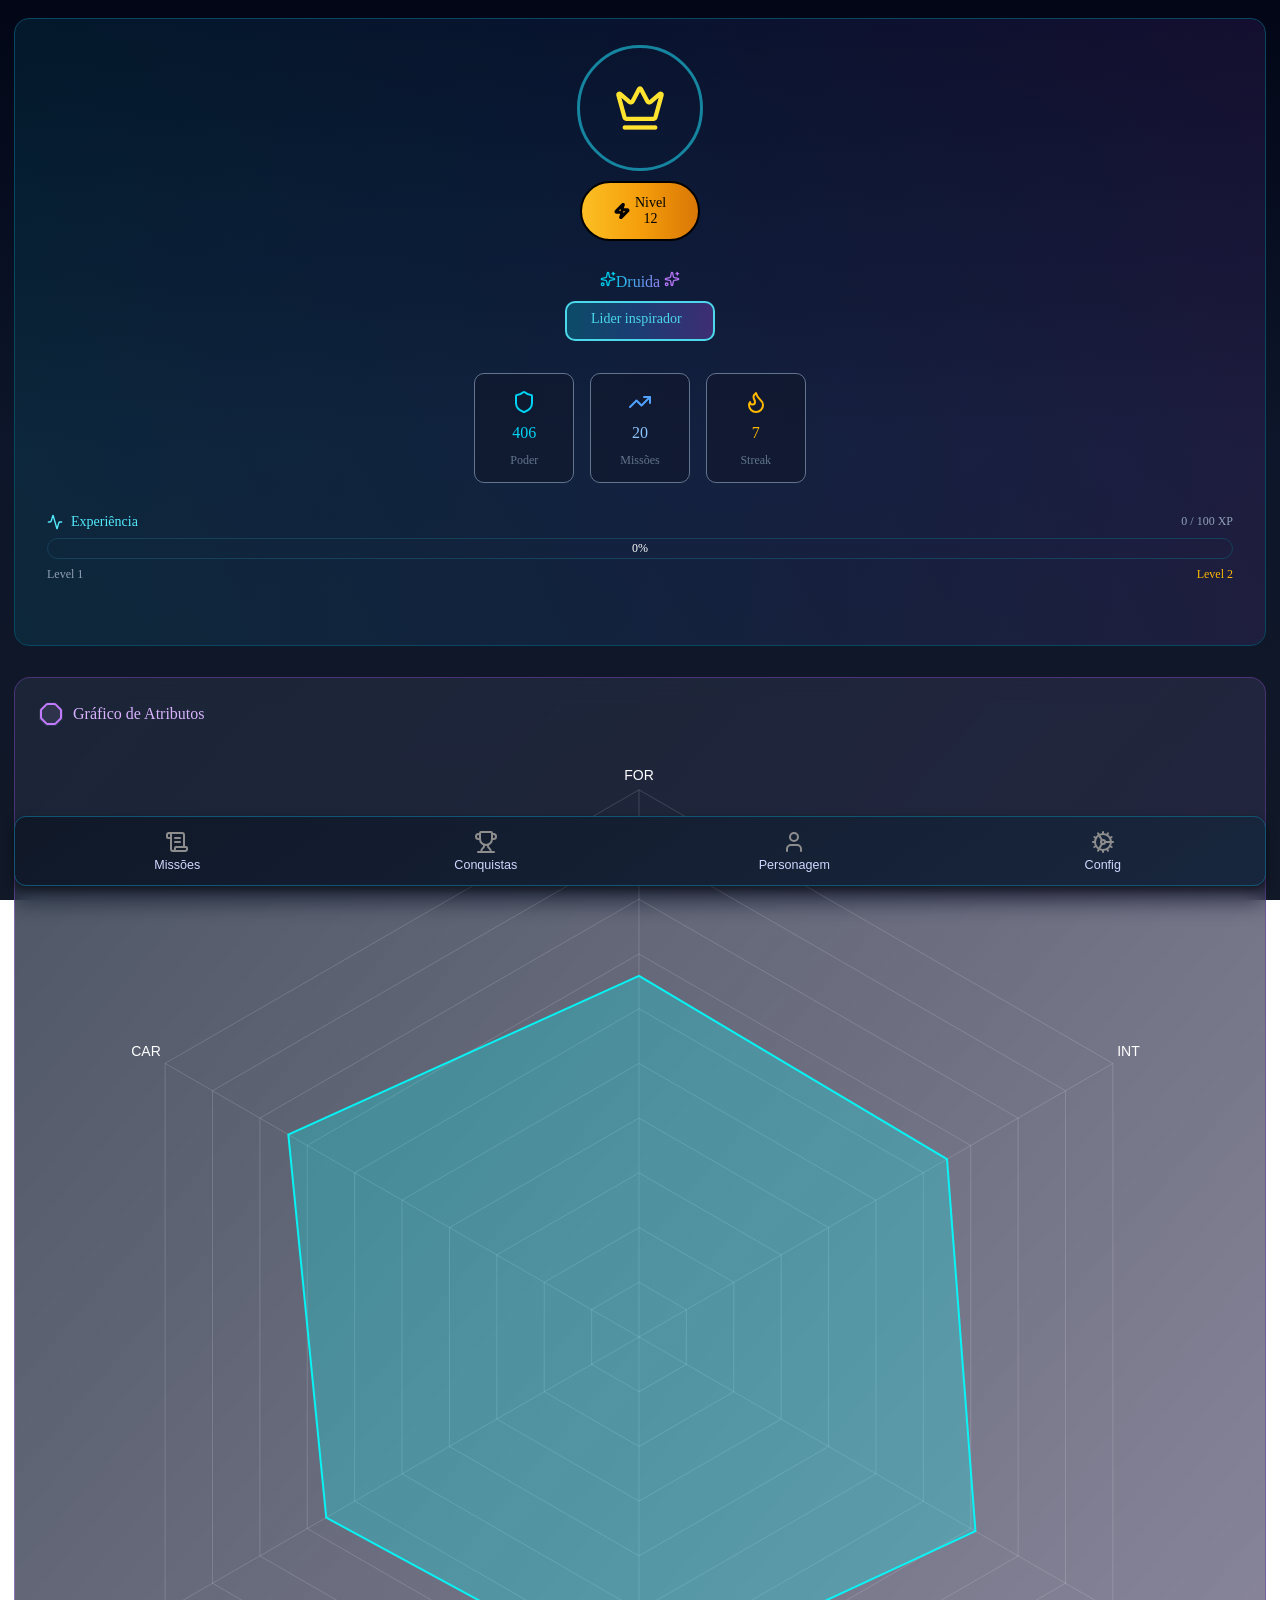
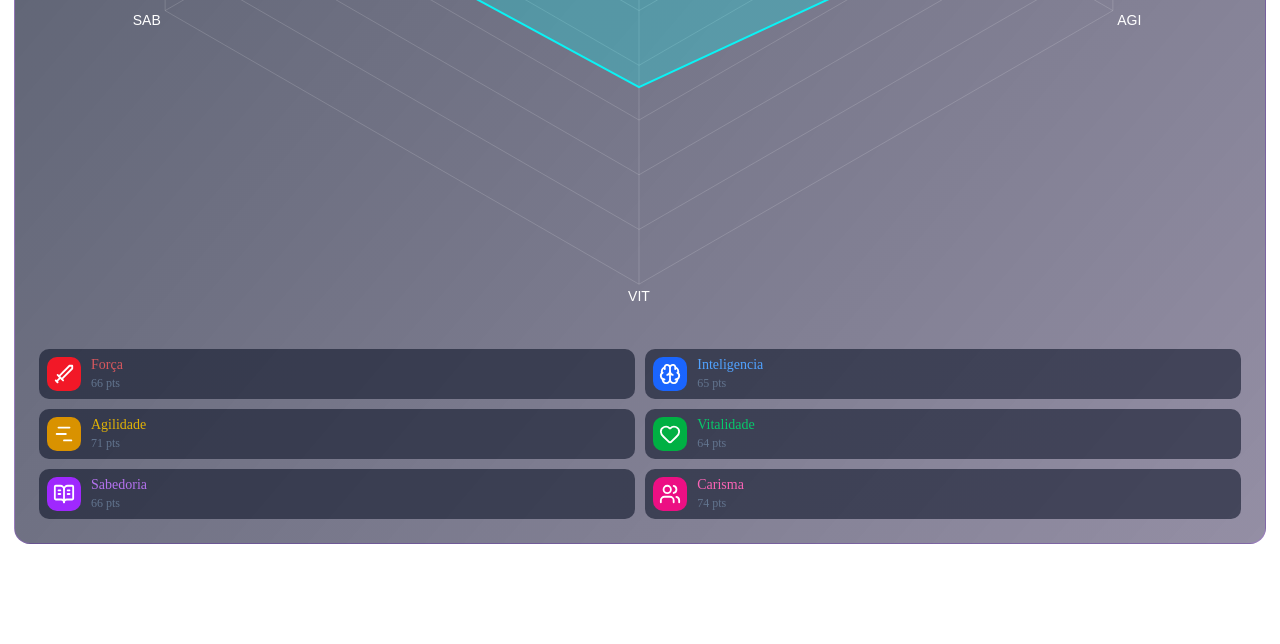
==== personagem.html @ c06f2b08 "Pagina de personagem acrecentada e mais funcionalidades. pagina de personagem criada: so o front, ad" ====
<!DOCTYPE html>
<html lang="en">
<head>
    <meta charset="UTF-8">
    <meta name="viewport" content="width=device-width, initial-scale=1.0">
    <title>Personagem</title>

    <link rel="stylesheet" href="assets/css/base.css">
    <link rel="stylesheet" href="assets/css/personagem.css">
</head>
<body>
    <div class="container-mobile">

        <!--================
          Seçao do perfil
        =================-->
        <section id="profile" class="conteiner-profile">
            <div class="profile">
                <div class="circle-profile"></div>
                <div class="lvl-profile">
                    <img src="assets/imagens/icons-global/zap.svg">
                    <div>
                        <p>Nivel</p>
                        <p>12</p>
                    </div>
                </div>

            </div>

            <div class="title">
                <span class="classe"><img src="assets/imagens/stars-icon-personagem/sparkles (1).svg">Druida <img src="assets/imagens/stars-icon-personagem/sparkles (2).svg" alt=""> </span>
                <span class="conquista-ativa">Lider inspirador</span>

            </div>

            <div class="dashboard">
                <div class="poder">
                    <img src="assets/imagens/icons-global/shield-azul.svg">
                    <span class="poder-atual">406</span>
                    <p>Poder</p>
                    
                </div>

                <div class="num-missoe-concluidas">
                    <img src="assets/imagens/icons-global/trending-up.svg">
                    <span class="concluidas">20</span>
                    <p>Missões</p>
                </div>

                <div class="streak">
                    <img src="assets/imagens/icons-global/flame.svg" alt="">
                    <span class="maior-streak">7</span>
                    <p>Streak</p>

                </div>
            </div>

            <div class="conteiner-xp">
                <div class="xp-text">
                    <p><img src="assets/imagens/icons-global/activity.svg">Experiência</p>
                    <span class="number-xp">
                        <span id="current-xp" class="current-xp">0</span>
                        <span class="bar">/</span>
                        <span id="xp-required" class="xp-required">100</span>
                        <span>XP</span>
                    </span>
                </div>
                <div class="bar-xp"> <span class="porcentagem">0%</span></div>
                <div class="lvl">
                    <span class="current-lvl">Level 1</span>
                    <span class="next-lvl">Level 2</span>
                </div>
            </div>
        </section>          
        
        

        <section class="conteiner-atributos ">
            <div class="title-atributos">
                <p><img src="assets/imagens/icons-global/octagon.svg">Gráfico de Atributos</p>
            </div>

            <div class="dashboard-atributos">
                <canvas id="meuRadar"></canvas>
            </div>

            <div class="atributos">
                <div class="card-atributos">
                    <div class="icon-forca">
                    </div>
                    <div class="texto-forca">
                        <p>Força</p>
                        <span class="number-forca">66 pts</span>
                    </div>
                </div>

                <div class="card-atributos">
                    <div class="icon-inteligencia">
                    </div>
                    <div class="texto-inteligencia">
                        <p>Inteligencia</p>
                        <span class="number-inteligencia">65 pts</span>
                    </div>
                </div>

                 <div class="card-atributos">
                    <div class="icon-agilidade">
                    </div>
                    <div class="texto-agilidade">
                        <p>Agilidade</p>
                        <span class="number-agilidade">71 pts</span>
                    </div>
                </div>

                 <div class="card-atributos">
                    <div class="icon-vitalidade">
                    </div>
                    <div class="texto-vitalidade">
                        <p>Vitalidade</p>
                        <span class="number-vitalidade">64 pts</span>
                    </div>
                </div>

                 <div class="card-atributos">
                    <div class="icon-sabedoria">
                    </div>
                    <div class="texto-sabedoria">
                        <p>Sabedoria</p>
                        <span class="number-sabedoria">66 pts</span>
                    </div>
                </div>

                 <div class="card-atributos">
                    <div class="icon-carisma">
                    </div>
                    <div class="texto-carisma">
                        <p>Carisma</p>
                        <span class="number-carisma">74 pts</span>
                    </div>
                </div>

            </div>
        </section>

        <section class="conquistas-obtidas">
            <div class="title-conquista">

            </div>

            <div class="grid-conquista">
                
            </div>
        </section>





    <!--=============
        MENU
    ==============-->
        <nav class="menu">
            <div>
                <a href="index.html"><button id="pag-quest" class=" pag-icon"><img src="assets/imagens/icons-menu/scroll-text.svg" height="24" width="24">Missões</button></a>
            </div>
            <div >
                <button id="pag-conquistas" class=" pag-icon"><img src="assets/imagens/icons-menu/trophy.svg" height="24" width="24">Conquistas</button>
            </div>
            <div>
                <a href="personagem.html"><button id="pag-personagem" class=" pag-icon"><img src="assets/imagens/icons-menu/user.svg" height="24" width="24">Personagem</button></a>
            </div>
            <div> 
                <button id="pag-config" class=" pag-icon"><img src="assets/imagens/icons-menu/cog.svg" height="24" width="24">Config</button>
            </div>
        </nav>
    </div>

    <!-- JAVA SCRIPT-->
    <script src="assets/js/jogador.js"></script>    
    <script src="assets/js/script.js"></script>
    <script src="assets/js/ui.js"></script>
    <script src="assets/js/chart.js"></script>
    <script src="assets/js/grafico.js"></script>
</body>
</html>
---- assets/css/base.css ----
/* RESET E CONFIGURAÇÕES GLOBAIS */
* {
    margin: 0;
    padding: 0;
    box-sizing: border-box;
    
}
html, body {
    height: 100%; /* VAI COBRIR TODA A TELA */
}

.container-mobile {
    width: 100%;
    padding: 18px 14px;
    overflow-x: hidden;
    max-width: 100vw;
    
    /*  Garante que filhos respeitem limites */
    box-sizing: border-box;

    padding-bottom: 100px;
}

body {
    background: linear-gradient(to bottom,#020617,#0d162a,#111827);
    

    background-attachment: fixed;
    
    /*  Bloqueia scroll lateral */
    overflow-x: hidden;
    width: 100%;
    position: relative;
}
---- assets/css/personagem.css ----
html{
    font-size: 65.5%; /*10px = 1 rem*/
}


    .conteiner-profile{
        display: flex;
        flex-direction: column;
        gap: 1rem;

        border: 1px solid #084862;
        border-radius: 15px;
        padding: 16px 32px;
        background: linear-gradient(to right, rgba(6, 182, 212, 0.10), rgba(59, 130, 246, 0.10),rgba(168, 85, 247, 0.10));;
    }
    .profile{
        display:flex;
        flex-direction: column;
        width: 100%;
        min-height: 100%;
        
        justify-content: center;
        align-items: center;
        gap: 10px;
        padding: 10px 0;
    }
    .circle-profile{
        width: 12rem;
        height: 12rem;
        border: 3px solid #1585a0;
        border-radius: 50%;
        background: url(../imagens/crown.png);
        background-repeat: no-repeat;
        background-position: center;

    }
    .lvl-profile{
       display: flex;
       justify-content: center;
       align-items: center;
       

       width: 120px;
       height: 60px;
       padding: 8px 20px;
       
       border: 2px solid black;
       border-radius: 40px;

       background: linear-gradient(to right, #fbbf24, #f59e0b, #d97706);
    }

    .lvl-profile img{
        margin-right: 5px;
    }

    .lvl-profile p{
        display: flex;
        font-size: 14px;
        justify-content: center;
        align-items: center;
    }

    .title{
        display: flex;
        flex-direction: column;
        margin-top: 10px;
        justify-content: center;
        align-items: center;
        gap: 10px;
    }
    .classe{
        display: inline-block;
        font-size: 16px;

        background: linear-gradient(90deg, rgba(1, 201, 232, 1) 10%, rgba(180, 116, 245, 1) 90%);
        background-size: 100% 100%;
        background-position: left;
        
        background-clip: text;
        -webkit-background-clip: text;
        
        color: transparent;
        -webkit-text-fill-color: transparent;
    }

    .conquista-ativa{
        min-width: 150px;
        min-height: 40px;
        font-size: 14px;
        color: #4bd8eb;

        padding: 8px 24px;
        
        border: 2px solid;
        border-radius: 10px;
        background: linear-gradient(90deg,rgba(6, 182, 212, 0.3),rgba(59, 130, 246, 0.3),rgba(168, 85, 247, 0.3)
);
    }

    .dashboard{
        display: grid;
        grid-auto-flow: column;          
        grid-auto-columns: max-content;  
        gap: 1.5rem;                     
        
        justify-content: center;         
        width: 100%;                    
        padding: 1rem 0;  
        margin-top: 1rem;      

     
    }

    .poder{
        display: flex;
        flex-direction: column;
        width: 100px;
        height: 110px;

        align-items: center;
        padding: 16px;
        gap: 1rem;

        border: 1px solid #62748e;
        border-radius: 10px;
        background: rgba(15, 23, 42, 0.6);


    }

    .poder-atual{
        font-size: 16px;
        color: #00d3f3;
    }

    .poder p {
        font-size: 12px;
        color: #62748e;
    }

    .num-missoe-concluidas{
        display: flex;
        flex-direction: column;
        width: 100px;
        height: 110px;

        align-items: center;
        padding: 16px;
        gap: 1rem;

        border: 1px solid #62748e;
        border-radius: 10px;
        background: rgba(15, 23, 42, 0.6);
    }
    .concluidas{
        font-size: 16px;
        color: #8ec5ff;
    }

    .num-missoe-concluidas p {
        font-size: 12px;
        color: #62748e;
    }

    .streak{
        display: flex;
        flex-direction: column;
        width: 100px;
        height: 110px;

        align-items: center;
        padding: 16px;
        gap: 1rem;

        border: 1px solid #62748e;
        border-radius: 10px;
        background: rgba(15, 23, 42, 0.6);
    }

    .maior-streak{
        font-size: 16px;
        color: #ffb900;
    }

    .streak p{
       font-size: 12px;
       color: #62748e; 
    }

    /*=================
      CONTEINER DO XP 
    ===================*/

    .conteiner-xp{
        width: auto;
        height: 115px;
        margin-top: 1rem;
    }

    .xp-text{
        display: flex;
        justify-content: space-between;
        margin-bottom: 8px;
    }
    
    .xp-text p{
        display: flex;
        font-size: 14px;
        color: #53eafd;
        gap:8px;
    }


    .img-experiencia{
        width: 30px;
        height: 30px;
        background: url(../imagens/icons-global/activity.svg);
        background-repeat: no-repeat;
    }

    .number-xp{
        font-size: 12px;
        color: #90a1b9;
    }

    .bar-xp{
        display: flex;
        width: 100%;
        height: 2rem;

        justify-content: center;
        align-items: center;

        border: 1px solid #16415b;
        border-radius: 20px;

    }
    
    .porcentagem{
        font-size: 12px;
        color: white;
    }

    .lvl{
        display: flex;
        justify-content: space-between;
        margin-top: 8px;
    }

    .lvl span{
        font-size: 12px;
    }

    .current-lvl{
        color: #90a1b9;
    }
    .next-lvl{
        color: #ffb900;
    }

    /*==============================
      FIM DO CONTEINER DO PROFILE
    ==============================*/


    /*==============================
      COMEÇO DO CONTEINER ATRIBUTOS
    ==============================*/

    .conteiner-atributos{
        display: flex;
        flex-direction: column;
        gap: 1rem;
        margin-top: 3rem;

        background: linear-gradient(to bottom right,rgba(30, 41, 59, 0.80),rgba(60, 50, 90, 0.55));
        backdrop-filter: blur(12px);
        border-radius: 16px;
        border: 1px solid rgba(168, 85, 247, 0.30);
        padding: 24px;
    }


    .title-atributos p{
        display: flex;
        place-items: center;
        gap: 10px;

        font-size: 16px;
        color: #dab2ff;
    }

    .title-atributos img{
        background-color: rgba(218, 178, 255,0.1);
        clip-path: polygon(30% 0%, 70% 0%, 100% 30%, 100% 70%, 70% 100%, 30% 100%, 0% 70%, 0% 30%);
    }
    
    .dashboard-atributos{
        padding: 3rem;
    }
    .atributos{
        display: grid;
        grid-template-columns: repeat(2, 1fr);
        gap: 1rem;
    }

    .card-atributos {
        display: flex;
        padding: 8px;
        gap: 1rem;

        background: rgba(15, 23, 42, 0.6);
        border-radius: 10px;
    }

    .icon-forca,
    .icon-inteligencia,
    .icon-agilidade,
    .icon-vitalidade,
    .icon-sabedoria,
    .icon-carisma {
        width: 3.2rem;
        height: 3.2rem;
        border: none;
        border-radius: 10px;
        display: flex;
        justify-content: center;
        align-items: center;

        background-repeat: no-repeat;
        background-position: center;
        background-size: 22px;
    }

    /* ===== FORÇA ===== */
    .icon-forca {
        background-color: rgb(242, 24, 39);
        background-image: url("../imagens/icons-global/sword.svg");
    }

    .texto-forca { display: flex; flex-direction: column; justify-content: space-between; }
    .texto-forca p { font-size: 14px; color: #d7585e; }
    .number-forca { font-size: 12px; color: #62748e; }

    /* ===== INTELIGÊNCIA ===== */
    .icon-inteligencia {
        background-color: #1a65fe;
        background-image: url("../imagens/icons-global/brain.svg");
    }

    .texto-inteligencia { display: flex; flex-direction: column; justify-content: space-between; }
    .texto-inteligencia p { font-size: 14px; color: #51a2ff; }
    .number-inteligencia { font-size: 12px; color: #62748e; }

    /* ===== AGILIDADE ===== */
    .icon-agilidade {
        background-color: #d99200;
        background-image: url("../imagens/icons-global/chart-no-axes-gantt.svg");
    }

    .texto-agilidade { display: flex; flex-direction: column; justify-content: space-between; }
    .texto-agilidade p { font-size: 14px; color: #e1b306; }
    .number-agilidade { font-size: 12px; color: #62748e; }

    /* ===== VITALIDADE ===== */
    .icon-vitalidade {
        background-color: #00b043;
        background-image: url("../imagens/icons-global/heart.svg");
    }

    .texto-vitalidade { display: flex; flex-direction: column; justify-content: space-between; }
    .texto-vitalidade p { font-size: 14px; color: #07c96b; }
    .number-vitalidade { font-size: 12px; color: #62748e; }

    /* ===== SABEDORIA ===== */
    .icon-sabedoria {
        background-color: #9f28fe;
        background-image: url("../imagens/icons-global/book-open-text.svg");
    }

    .texto-sabedoria { display: flex; flex-direction: column; justify-content: space-between; }
    .texto-sabedoria p { font-size: 14px; color: #b472ee; }
    .number-sabedoria { font-size: 12px; color: #62748e; }

    /* ===== CARISMA ===== */
    .icon-carisma {
        background-color: #ec0f83;
        background-image: url("../imagens/icons-global/users.svg");
    }

    .texto-carisma { display: flex; flex-direction: column; justify-content: space-between; }
    .texto-carisma p { font-size: 14px; color: #fb64b6; }
    .number-carisma { font-size: 12px; color: #62748e; }



















    /* ==========================
     MENU INFERIOR MOBILE
    ========================== */
    .menu {
    position: fixed;
    bottom: 14px;
    left: 50%;
    transform: translateX(-50%);
    width: calc(100% - 28px);
    height: 70px;
    display: flex;
    justify-content: space-between;
    align-items: center;
    padding: 8px;
    border: 1px solid #115575;
    border-radius: 12px;
    background: linear-gradient(145deg, #101828, #18263d);
    box-shadow: 0 4px 10px rgba(0, 0, 0, 0.5);
    box-sizing: border-box;
    z-index: 100;
    }

    .menu a{
        text-decoration: none;
    }

    /* Cada div ocupa o mesmo espaço */
    .menu > div {
      flex: 1;
      display: flex;
      justify-content: center;
    }

    /* ===== BOTÕES ===== */
    .menu button {
      display: flex;
      flex-direction: column;
      align-items: center;
      justify-content: center;
      gap: 4px;
      border: none;
      background: none;
      color: #cfd8ff;
      font-size: 1.2rem;
      font-weight: 500;
      border-radius: 10px;
      padding: 6px 10px;
      width: 80px; /* largura fixa — todos iguais */
      height: 60px; /* altura fixa — mantém o fundo igual */
      transition: all 0.25s ease;
    }

    /* ÍCONES */
    .menu button img {
      width: 24px;
      height: 24px;
      filter: brightness(0.9) invert(0.1);
      transition: all 0.25s ease;
    }

    /* ===== ESTADOS DE INTERAÇÃO ===== */
    .menu button:hover {
      background-color: rgba(45, 70, 110, 0.5);
      box-shadow: 0 0 6px rgba(90, 150, 255, 0.3);
      transform: none; /* remove o movimento */
    }

    .menu button:active {
      background-color: #1a3b58;
      box-shadow: inset 0 0 6px rgba(80, 150, 255, 0.5);
      transform: none;
    }

    /* ===== BOTÃO ATIVO (PÁGINA ATUAL) ===== */
    .menu button.active {
      background-color: #193a63;
      color: #6fb1ff;
      box-shadow: 0 0 8px rgba(80, 150, 255, 0.5);
    }
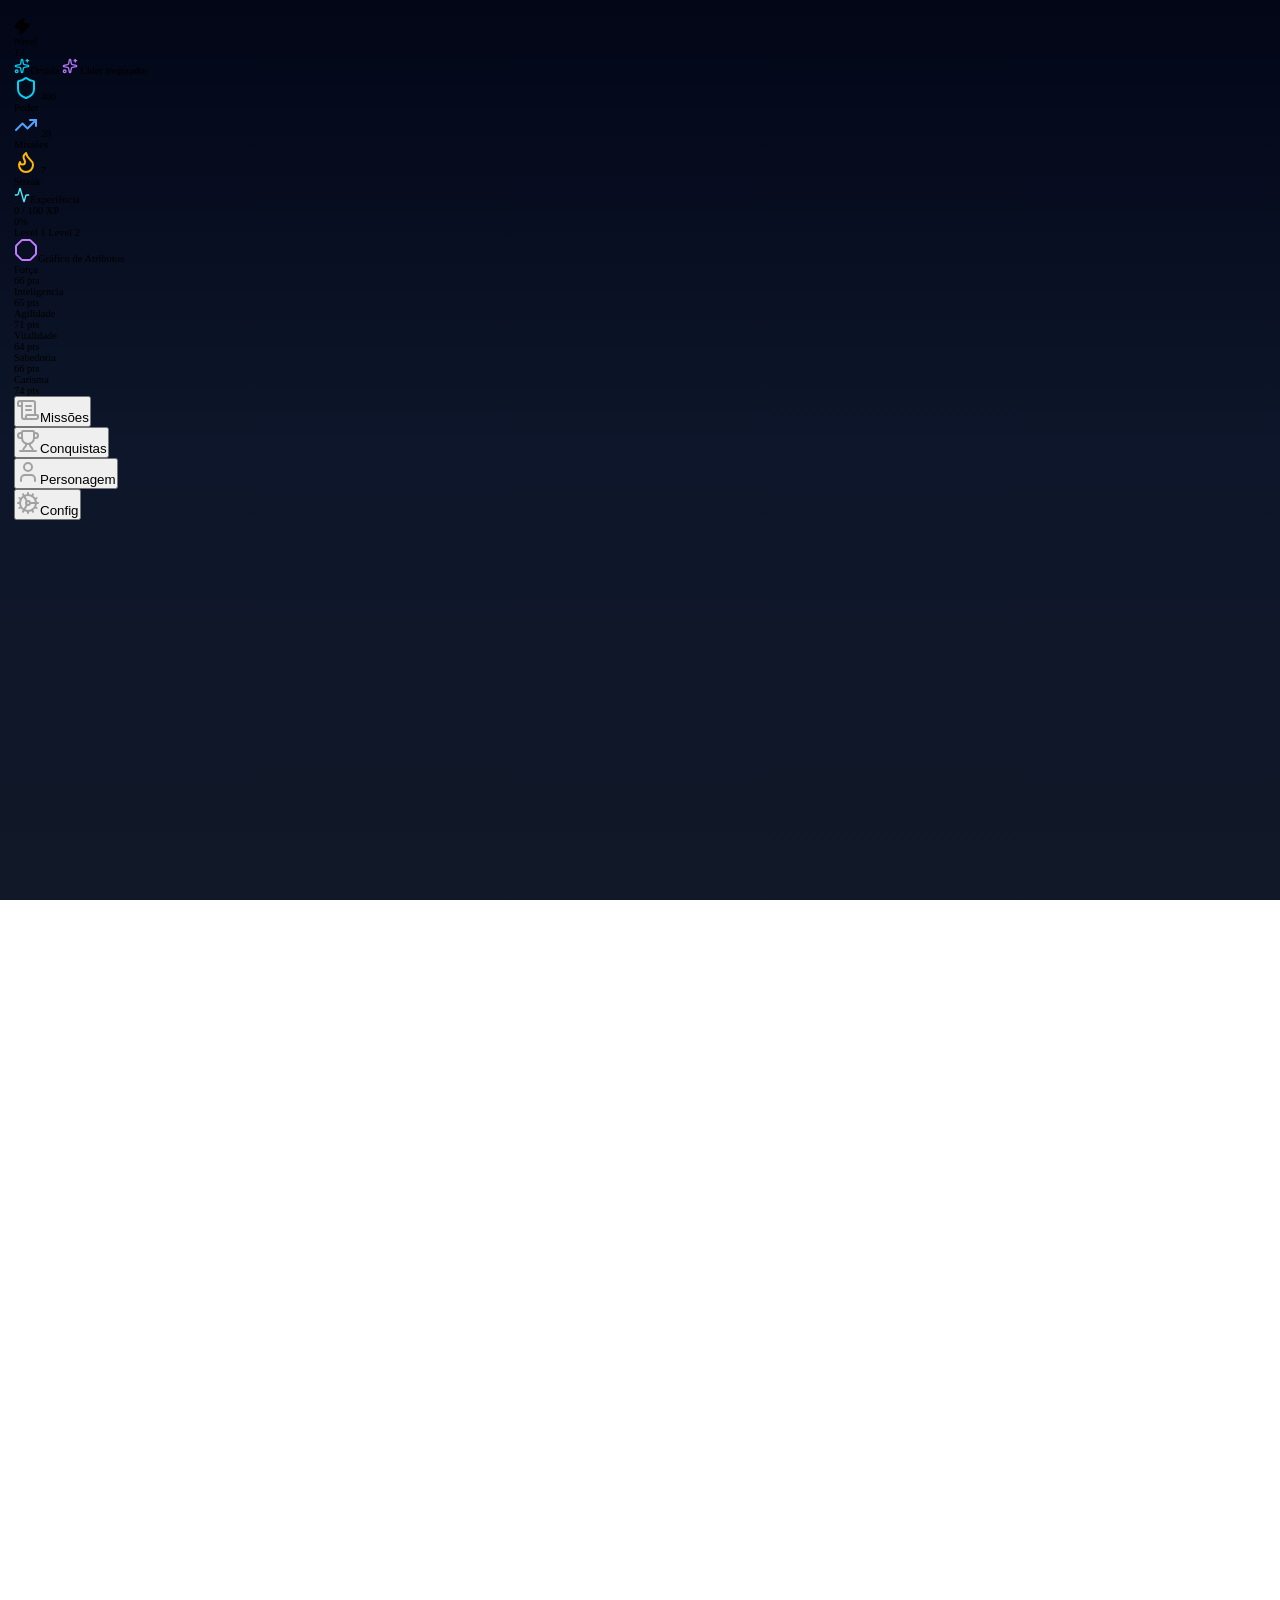
==== commit 55621cb1: "Design desktop e local storege add Foi adicionado uma parte do design pra desktop, e finalmente o lo" ====
--- a/personagem.html
+++ b/personagem.html
@@ -21,7 +21,7 @@
                     <img src="assets/imagens/icons-global/zap.svg">
                     <div>
                         <p>Nivel</p>
-                        <p>12</p>
+                        <p>12</p>   
                     </div>
                 </div>
 
@@ -72,9 +72,9 @@
                 </div>
             </div>
         </section>          
-        
-        
-
+        <!--=================
+          Seçao do Atributos
+        ==================-->
         <section class="conteiner-atributos ">
             <div class="title-atributos">
                 <p><img src="assets/imagens/icons-global/octagon.svg">Gráfico de Atributos</p>
@@ -148,7 +148,7 @@
             </div>
 
             <div class="grid-conquista">
-                
+
             </div>
         </section>
 
--- a/assets/css/personagem.css
+++ b/assets/css/personagem.css
@@ -2,7 +2,7 @@
     font-size: 65.5%; /*10px = 1 rem*/
 }
 
-
+@media (max-width: 768px) {
     .conteiner-profile{
         display: flex;
         flex-direction: column;
@@ -278,7 +278,7 @@
         backdrop-filter: blur(12px);
         border-radius: 16px;
         border: 1px solid rgba(168, 85, 247, 0.30);
-        padding: 24px;
+        padding: 20px;
     }
 
 
@@ -297,6 +297,9 @@
     }
     
     .dashboard-atributos{
+        display: flex;
+        justify-content: center;
+        align-items: center;
         padding: 3rem;
     }
     .atributos{
@@ -491,3 +494,4 @@
       box-shadow: 0 0 8px rgba(80, 150, 255, 0.5);
     }
 
+}
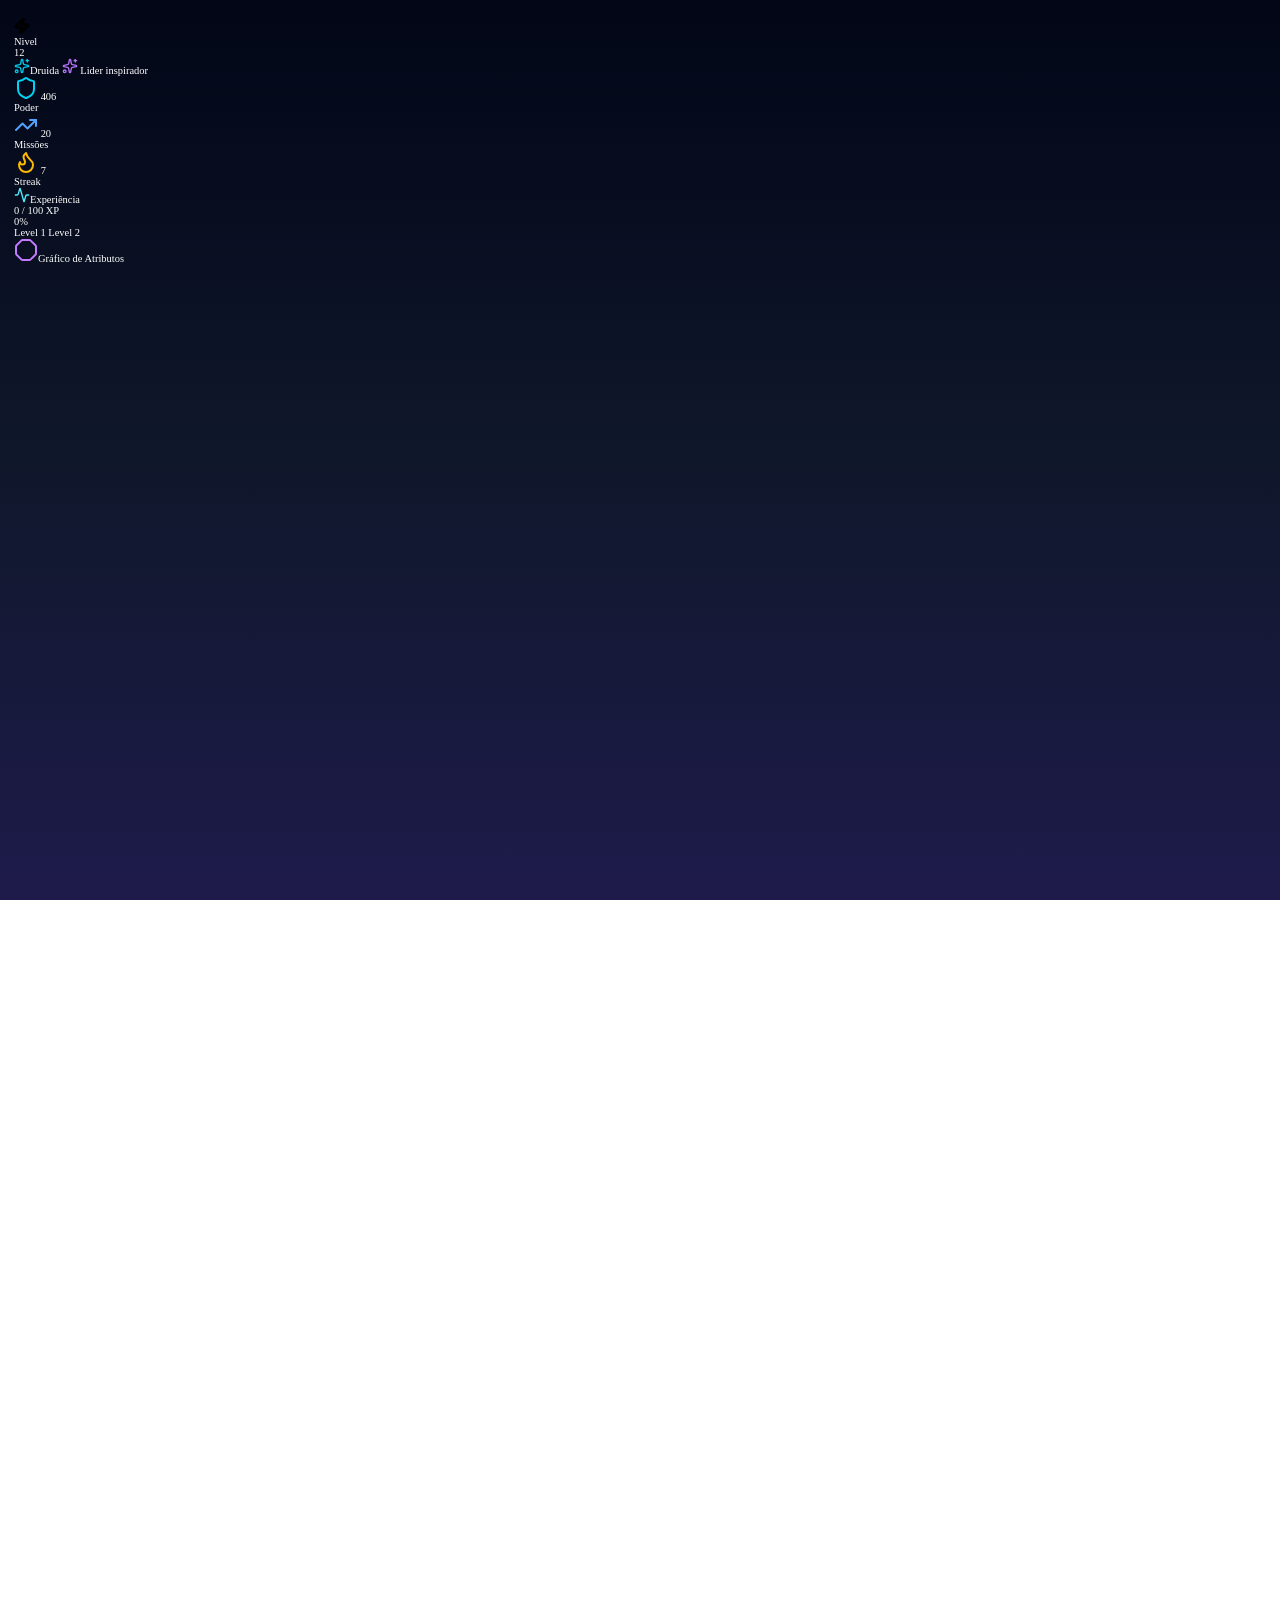
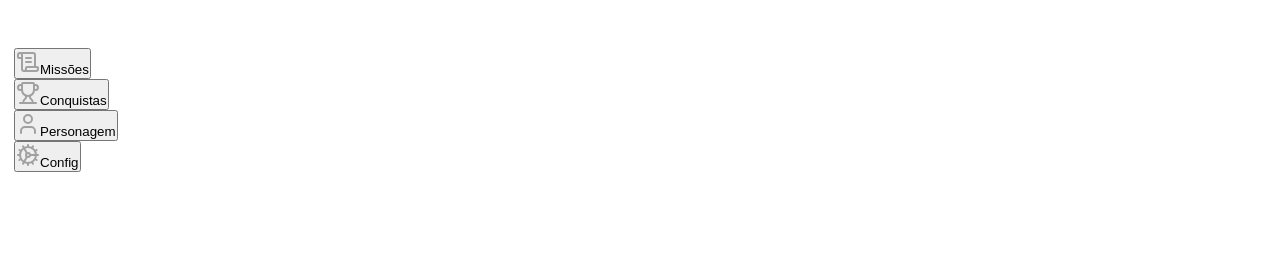
==== commit b64dc09e: "ponto de backup testando ainda os temas claro e escuro" ====
--- a/personagem.html
+++ b/personagem.html
@@ -1,5 +1,5 @@
 <!DOCTYPE html>
-<html lang="en">
+<html lang="pt-br" class="darktema">
 <head>
     <meta charset="UTF-8">
     <meta name="viewport" content="width=device-width, initial-scale=1.0">
@@ -8,7 +8,7 @@
     <link rel="stylesheet" href="assets/css/base.css">
     <link rel="stylesheet" href="assets/css/personagem.css">
 </head>
-<body>
+<body class="page-transition">
     <div class="container-mobile">
 
         <!--================
@@ -181,5 +181,7 @@
     <script src="assets/js/ui.js"></script>
     <script src="assets/js/chart.js"></script>
     <script src="assets/js/grafico.js"></script>
+    <script src="assets/js/pageTransition.js"></script>
+
 </body>
 </html>
--- a/assets/css/base.css
+++ b/assets/css/base.css
@@ -1,3 +1,11 @@
+:root.lighttema {
+    --bg-body: linear-gradient(135deg, #F8FAFC 0%, #F1F5F9 50%, #EEF2FF 100%);    --text-primary: #1e293b;
+}
+:root.darktema {
+    --bg-body: linear-gradient(180deg, #020617 0%, #0F172A 50%, #1E1B4B 100%);    --text-primary: #ffffff;
+}
+
+
 /* RESET E CONFIGURAÇÕES GLOBAIS */
 * {
     margin: 0;
@@ -22,7 +30,9 @@
 }
 
 body {
-    background: linear-gradient(to bottom,#020617,#0d162a,#111827);
+    background: var(--bg-body);
+    color: var(--text-primary);
+    transition: background-color 0.3s, color 0.3s;
     
 
     background-attachment: fixed;
@@ -31,4 +41,7 @@
     overflow-x: hidden;
     width: 100%;
     position: relative;
-}+
+
+}
+
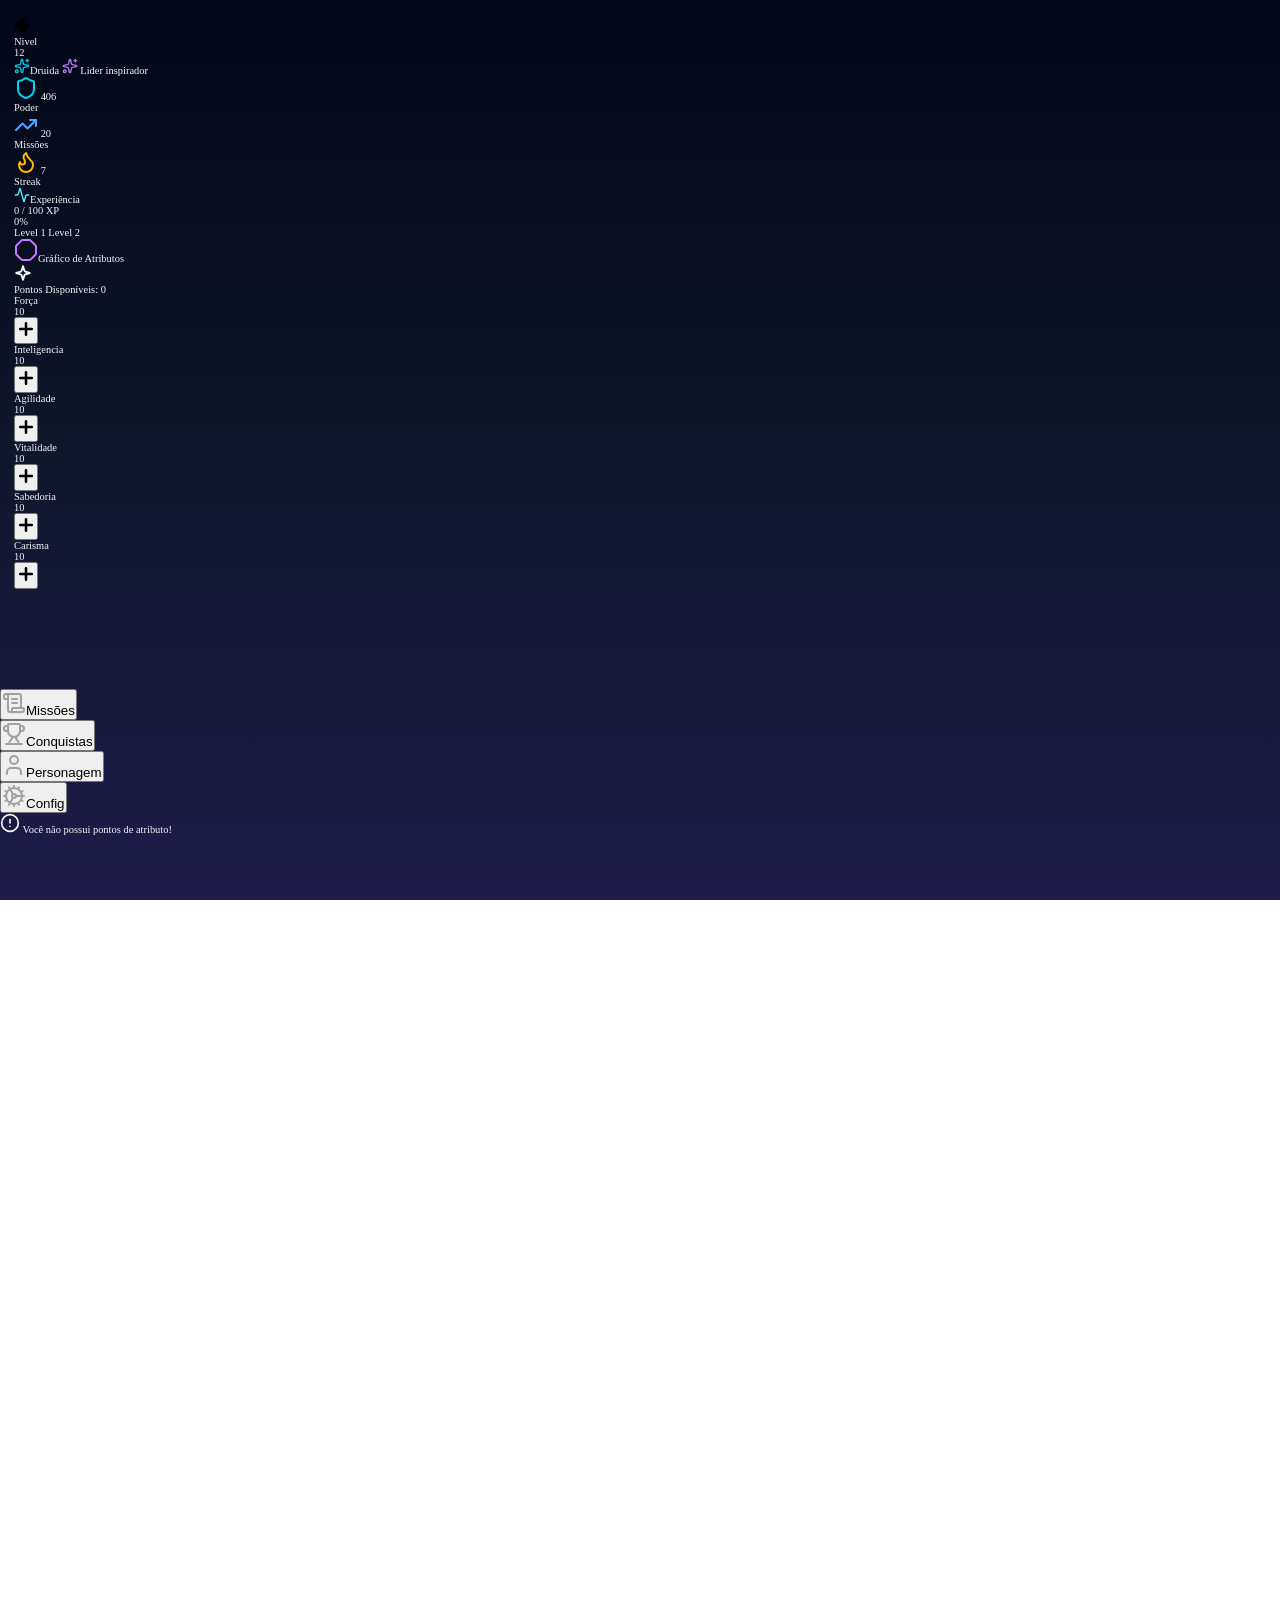
==== commit 0c6fba0f: "Novas funciolidades adicionadas e bugs corrigidos 1 - adicionado botoes pra adicionar atributos 2 - " ====
--- a/personagem.html
+++ b/personagem.html
@@ -1,5 +1,6 @@
 <!DOCTYPE html>
 <html lang="pt-br" class="darktema">
+
 <head>
     <meta charset="UTF-8">
     <meta name="viewport" content="width=device-width, initial-scale=1.0">
@@ -8,6 +9,7 @@
     <link rel="stylesheet" href="assets/css/base.css">
     <link rel="stylesheet" href="assets/css/personagem.css">
 </head>
+
 <body class="page-transition">
     <div class="container-mobile">
 
@@ -21,14 +23,15 @@
                     <img src="assets/imagens/icons-global/zap.svg">
                     <div>
                         <p>Nivel</p>
-                        <p>12</p>   
+                        <p>12</p>
                     </div>
                 </div>
 
             </div>
 
             <div class="title">
-                <span class="classe"><img src="assets/imagens/stars-icon-personagem/sparkles (1).svg">Druida <img src="assets/imagens/stars-icon-personagem/sparkles (2).svg" alt=""> </span>
+                <span class="classe"><img src="assets/imagens/stars-icon-personagem/sparkles (1).svg">Druida <img
+                        src="assets/imagens/stars-icon-personagem/sparkles (2).svg" alt=""> </span>
                 <span class="conquista-ativa">Lider inspirador</span>
 
             </div>
@@ -38,7 +41,7 @@
                     <img src="assets/imagens/icons-global/shield-azul.svg">
                     <span class="poder-atual">406</span>
                     <p>Poder</p>
-                    
+
                 </div>
 
                 <div class="num-missoe-concluidas">
@@ -71,7 +74,9 @@
                     <span class="next-lvl">Level 2</span>
                 </div>
             </div>
-        </section>          
+        </section>
+
+
         <!--=================
           Seçao do Atributos
         ==================-->
@@ -83,74 +88,123 @@
             <div class="dashboard-atributos">
                 <canvas id="meuRadar"></canvas>
             </div>
+            <div class="pontos-disponiveis">
+                <div class="sp-icon">
+                    <svg xmlns="http://www.w3.org/2000/svg" width="18" height="18" viewBox="0 0 24 24" fill="none"
+                        stroke="currentColor" stroke-width="2.5" stroke-linecap="round" stroke-linejoin="round">
+                        <path
+                            d="m12 3-1.912 5.813a2 2 0 0 1-1.275 1.275L3 12l5.813 1.912a2 2 0 0 1 1.275 1.275L12 21l1.912-5.813a2 2 0 0 1 1.275-1.275L21 12l-5.813-1.912a2 2 0 0 1-1.275-1.275L12 3Z" />
+                    </svg>
+                </div>
+                <p>Pontos Disponíveis: <span id="disponivel-sp">0</span></p>
+            </div>
 
             <div class="atributos">
-                <div class="card-atributos">
-                    <div class="icon-forca">
-                    </div>
+            </div>
+            <div class="atributos">
+                <div class="card-atributos">
+                    <div class="icon-forca"></div>
                     <div class="texto-forca">
                         <p>Força</p>
                         <span class="number-forca">66 pts</span>
                     </div>
-                </div>
-
-                <div class="card-atributos">
-                    <div class="icon-inteligencia">
-                    </div>
+                    <button class="btn-add-status" data-stat="forca">
+                        <svg xmlns="http://www.w3.org/2000/svg" width="20" height="20" viewBox="0 0 24 24" fill="none"
+                            stroke="currentColor" stroke-width="3" stroke-linecap="round" stroke-linejoin="round">
+                            <line x1="12" y1="5" x2="12" y2="19"></line>
+                            <line x1="5" y1="12" x2="19" y2="12"></line>
+                        </svg>
+                    </button>
+                </div>
+
+                <div class="card-atributos">
+                    <div class="icon-inteligencia"></div>
                     <div class="texto-inteligencia">
                         <p>Inteligencia</p>
                         <span class="number-inteligencia">65 pts</span>
                     </div>
-                </div>
-
-                 <div class="card-atributos">
-                    <div class="icon-agilidade">
-                    </div>
+                    <button class="btn-add-status" data-stat="inteligencia">
+                        <svg xmlns="http://www.w3.org/2000/svg" width="20" height="20" viewBox="0 0 24 24" fill="none"
+                            stroke="currentColor" stroke-width="3" stroke-linecap="round" stroke-linejoin="round">
+                            <line x1="12" y1="5" x2="12" y2="19"></line>
+                            <line x1="5" y1="12" x2="19" y2="12"></line>
+                        </svg>
+                    </button>
+                </div>
+
+                <div class="card-atributos">
+                    <div class="icon-agilidade"></div>
                     <div class="texto-agilidade">
                         <p>Agilidade</p>
                         <span class="number-agilidade">71 pts</span>
                     </div>
-                </div>
-
-                 <div class="card-atributos">
-                    <div class="icon-vitalidade">
-                    </div>
+                    <button class="btn-add-status" data-stat="agilidade">
+                        <svg xmlns="http://www.w3.org/2000/svg" width="20" height="20" viewBox="0 0 24 24" fill="none"
+                            stroke="currentColor" stroke-width="3" stroke-linecap="round" stroke-linejoin="round">
+                            <line x1="12" y1="5" x2="12" y2="19"></line>
+                            <line x1="5" y1="12" x2="19" y2="12"></line>
+                        </svg>
+                    </button>
+                </div>
+
+                <div class="card-atributos">
+                    <div class="icon-vitalidade"></div>
                     <div class="texto-vitalidade">
                         <p>Vitalidade</p>
                         <span class="number-vitalidade">64 pts</span>
                     </div>
-                </div>
-
-                 <div class="card-atributos">
-                    <div class="icon-sabedoria">
-                    </div>
+                    <button class="btn-add-status" data-stat="vitalidade">
+                        <svg xmlns="http://www.w3.org/2000/svg" width="20" height="20" viewBox="0 0 24 24" fill="none"
+                            stroke="currentColor" stroke-width="3" stroke-linecap="round" stroke-linejoin="round">
+                            <line x1="12" y1="5" x2="12" y2="19"></line>
+                            <line x1="5" y1="12" x2="19" y2="12"></line>
+                        </svg>
+                    </button>
+                </div>
+
+                <div class="card-atributos">
+                    <div class="icon-sabedoria"></div>
                     <div class="texto-sabedoria">
                         <p>Sabedoria</p>
                         <span class="number-sabedoria">66 pts</span>
                     </div>
-                </div>
-
-                 <div class="card-atributos">
-                    <div class="icon-carisma">
-                    </div>
+                    <button class="btn-add-status" data-stat="sabedoria">
+                        <svg xmlns="http://www.w3.org/2000/svg" width="20" height="20" viewBox="0 0 24 24" fill="none"
+                            stroke="currentColor" stroke-width="3" stroke-linecap="round" stroke-linejoin="round">
+                            <line x1="12" y1="5" x2="12" y2="19"></line>
+                            <line x1="5" y1="12" x2="19" y2="12"></line>
+                        </svg>
+                    </button>
+                </div>
+
+                <div class="card-atributos">
+                    <div class="icon-carisma"></div>
                     <div class="texto-carisma">
                         <p>Carisma</p>
                         <span class="number-carisma">74 pts</span>
                     </div>
-                </div>
-
-            </div>
-        </section>
-
-        <section class="conquistas-obtidas">
-            <div class="title-conquista">
-
-            </div>
-
-            <div class="grid-conquista">
-
-            </div>
-        </section>
+                    <button class="btn-add-status" data-stat="carisma">
+                        <svg xmlns="http://www.w3.org/2000/svg" width="20" height="20" viewBox="0 0 24 24" fill="none"
+                            stroke="currentColor" stroke-width="3" stroke-linecap="round" stroke-linejoin="round">
+                            <line x1="12" y1="5" x2="12" y2="19"></line>
+                            <line x1="5" y1="12" x2="19" y2="12"></line>
+                        </svg>
+                    </button>
+                </div>
+            </div>
+
+    </div>
+    </section>
+
+    <section class="conquistas-obtidas">
+        <div class="title-conquista">
+
+        </div>
+
+        <div class="grid-conquista">
+
+        </div>
+    </section>
 
 
 
@@ -159,24 +213,45 @@
     <!--=============
         MENU
     ==============-->
-        <nav class="menu">
-            <div>
-                <a href="index.html"><button id="pag-quest" class=" pag-icon"><img src="assets/imagens/icons-menu/scroll-text.svg" height="24" width="24">Missões</button></a>
-            </div>
-            <div >
-                <button id="pag-conquistas" class=" pag-icon"><img src="assets/imagens/icons-menu/trophy.svg" height="24" width="24">Conquistas</button>
-            </div>
-            <div>
-                <a href="personagem.html"><button id="pag-personagem" class=" pag-icon"><img src="assets/imagens/icons-menu/user.svg" height="24" width="24">Personagem</button></a>
-            </div>
-            <div> 
-                <button id="pag-config" class=" pag-icon"><img src="assets/imagens/icons-menu/cog.svg" height="24" width="24">Config</button>
-            </div>
-        </nav>
+    <nav class="menu">
+        <div>
+            <a href="index.html"><button id="pag-quest" class=" pag-icon"><img
+                        src="assets/imagens/icons-menu/scroll-text.svg" height="24" width="24">Missões</button></a>
+        </div>
+        <div>
+            <button id="pag-conquistas" class=" pag-icon"><img src="assets/imagens/icons-menu/trophy.svg" height="24"
+                    width="24">Conquistas</button>
+        </div>
+        <div>
+            <a href="personagem.html"><button id="pag-personagem" class=" pag-icon"><img
+                        src="assets/imagens/icons-menu/user.svg" height="24" width="24">Personagem</button></a>
+        </div>
+        <div>
+            <button id="pag-config" class=" pag-icon"><img src="assets/imagens/icons-menu/cog.svg" height="24"
+                    width="24">Config</button>
+        </div>
+    </nav>
     </div>
 
+
+    <!--============================
+        AVISOS E MENSAGENS DE ERROS
+    ================================-->
+    <div id="custom-alert" class="alerta-toast">
+        <div class="alerta-content">
+            <svg xmlns="http://www.w3.org/2000/svg" width="20" height="20" viewBox="0 0 24 24" fill="none"
+                stroke="currentColor" stroke-width="2" stroke-linecap="round" stroke-linejoin="round">
+                <circle cx="12" cy="12" r="10" />
+                <line x1="12" y1="8" x2="12" y2="12" />
+                <line x1="12" y1="16" x2="12.01" y2="16" />
+            </svg>
+            <span id="alerta-mensagem">Você não possui pontos de atributo!</span>
+        </div>
+        <div class="alerta-progresso"></div>
+    </div>
+
     <!-- JAVA SCRIPT-->
-    <script src="assets/js/jogador.js"></script>    
+    <script src="assets/js/jogador.js"></script>
     <script src="assets/js/script.js"></script>
     <script src="assets/js/ui.js"></script>
     <script src="assets/js/chart.js"></script>
@@ -184,4 +259,5 @@
     <script src="assets/js/pageTransition.js"></script>
 
 </body>
+
 </html>
--- a/assets/css/base.css
+++ b/assets/css/base.css
@@ -45,3 +45,7 @@
 
 }
 
+body, .conteiner-quest, .modal, .menu {
+    transition: background 0.2s ease, color 0.3s ease, border-color 0.3s ease;
+}
+
--- a/assets/css/personagem.css
+++ b/assets/css/personagem.css
@@ -1,9 +1,144 @@
-html{
-    font-size: 65.5%; /*10px = 1 rem*/
+:root.lighttema {
+    /* Backgrounds Principais */
+    --bg-container: #ffffff;
+    --bg-card: rgba(255, 255, 255, 0.95);
+    --bg-card-gradient: linear-gradient(180deg, #ffffff 0%, #F1F5F9 100%);
+    --bg-modal: #ffffff;
+    --bg-input: #F8FAFC;
+    --bg-menu: rgba(255, 255, 255, 0.95);
+
+    /* Subquests e Grupos */
+    --bg-subquest: #F8FAFC;
+    --border-subquest: 1px solid #E2E8F0;
+    --bg-item-display: #ffffff;
+
+    /* Cores de Texto */
+    --text-primary: #1E293B;
+    /* slate-800 */
+    --text-secondary: #475569;
+    /* slate-600 */
+    --text-muted: #94A3B8;
+    /* slate-400 */
+    --accent-color: #0891B2;
+    /* cyan-600 */
+
+    /* Raridades e Status */
+    --color-common: #64748B;
+    --color-rare: #2563EB;
+    --color-epic: #9333EA;
+    --color-legendary: #D97706;
+    --color-success: #22C55E;
+
+    /* Efeitos */
+    --shadow-card: 0 10px 15px -3px rgba(0, 0, 0, 0.1), 0 4px 6px -4px rgba(0, 0, 0, 0.05);
+    --border-default: 1px solid #E2E8F0;
+
+    /* Variáveis dos Botões de Atributo */
+    --btn-stat-bg: rgba(83, 234, 253, 0.05);
+    --btn-stat-border: rgba(83, 234, 253, 0.3);
+    --btn-stat-text: #53eafd;
+    --btn-stat-glow: rgba(83, 234, 253, 0.5);
+
+    /* Cores Oficiais dos Atributos (para reuso) */
+    --color-str: #f21827;
+    /* Força */
+    --color-int: #1a65fe;
+    /* Inteligência */
+    --color-agi: #d99200;
+    /* Agilidade */
+    --color-vit: #00b043;
+    /* Vitalidade */
+    --color-wis: #9f28fe;
+    /* Sabedoria */
+    --color-cha: #ec0f83;
+    /* Carisma */
+
+    /*mensagem erro*/
+    --bg-alerta-erro: #FEE2E2;
+    --border-alerta-erro: #EF4444;
+    --text-alerta-erro: #991B1B;
 }
 
+:root.darktema {
+    /* Backgrounds Principais - Inspirado no Guia */
+    --bg-container: #0F172A;
+    /* slate-900 */
+
+    /* Gradiente dos Cards (slate-800/90 para slate-900/90) */
+    --bg-card: rgba(30, 41, 59, 0.9);
+    --bg-card-gradient: linear-gradient(135deg, rgba(30, 41, 59, 0.9) 0%, rgba(15, 23, 42, 0.9) 100%);
+
+    --bg-modal: linear-gradient(135deg, #1E293B 0%, #0F172A 100%);
+    --bg-input: #020617;
+    /* slate-950 */
+    --bg-menu: rgba(15, 23, 42, 0.95);
+    /* slate-900/95 */
+
+    /* Subquests e Elementos de Interface */
+    --bg-subquest: rgba(15, 23, 42, 0.5);
+    /* slate-900/50 */
+    --borde-subquest: 1px solid rgba(51, 65, 85, 0.5);
+    /* slate-700/50 */
+    --bg-item-display: rgba(30, 41, 59, 0.5);
+    /* slate-800/50 */
+
+    /* Cores de Texto (Mais claras para contraste no escuro) */
+    --text-primary: #F1F5F9;
+    /* slate-100 */
+    --text-secondary: #94A3B8;
+    /* slate-400 */
+    --text-muted: #64748B;
+    /* slate-500 */
+    --accent-color: #22D3EE;
+    /* cyan-400 */
+
+    /* Raridades (Cores vibrantes para brilho) */
+    --color-common: #94A3B8;
+    --color-rare: #60A5FA;
+    --color-epic: #C084FC;
+    --color-legendary: #FBBF24;
+    --color-success: #4ADE80;
+
+    /* Efeitos de Glow e Bordas */
+    --border-default: 1px solid rgba(6, 182, 212, 0.2);
+    /* cyan-500/20 */
+    --shadow-card: 0 10px 25px -1px rgba(0, 0, 0, 0.5), 0 0 10px rgba(6, 182, 212, 0.1);
+
+    /* Variáveis dos Botões de Atributo */
+    --btn-stat-bg: rgba(83, 234, 253, 0.05);
+    --btn-stat-border: rgba(83, 234, 253, 0.3);
+    --btn-stat-text: #53eafd;
+    --btn-stat-glow: rgba(83, 234, 253, 0.5);
+
+    /* Cores Oficiais dos Atributos (para reuso) */
+    --color-str: #f21827;
+    /* Força */
+    --color-int: #1a65fe;
+    /* Inteligência */
+    --color-agi: #d99200;
+    /* Agilidade */
+    --color-vit: #00b043;
+    /* Vitalidade */
+    --color-wis: #9f28fe;
+    /* Sabedoria */
+    --color-cha: #ec0f83;
+    /* Carisma */
+
+    /*mensagem erro*/
+    --bg-alerta-erro: rgba(2, 6, 23, 0.95); /* Slate-950 com transparência */
+    --border-alerta-erro: var(--color-legendary); /* Laranja Lendário para aviso */
+    --text-alerta-erro: var(--text-primary); /* Texto esbranquiçado */
+    --shadow-alerta: 0 0 20px rgba(251, 191, 36, 0.2);
+}
+
+
+html {
+    font-size: 65.5%;
+    /*10px = 1 rem*/
+}
+
 @media (max-width: 768px) {
-    .conteiner-profile{
+    .conteiner-profile {
         display: flex;
         flex-direction: column;
         gap: 1rem;
@@ -11,20 +146,23 @@
         border: 1px solid #084862;
         border-radius: 15px;
         padding: 16px 32px;
-        background: linear-gradient(to right, rgba(6, 182, 212, 0.10), rgba(59, 130, 246, 0.10),rgba(168, 85, 247, 0.10));;
-    }
-    .profile{
-        display:flex;
+        background: linear-gradient(to right, rgba(6, 182, 212, 0.10), rgba(59, 130, 246, 0.10), rgba(168, 85, 247, 0.10));
+        ;
+    }
+
+    .profile {
+        display: flex;
         flex-direction: column;
         width: 100%;
         min-height: 100%;
-        
+
         justify-content: center;
         align-items: center;
         gap: 10px;
         padding: 10px 0;
     }
-    .circle-profile{
+
+    .circle-profile {
         width: 12rem;
         height: 12rem;
         border: 3px solid #1585a0;
@@ -34,34 +172,35 @@
         background-position: center;
 
     }
-    .lvl-profile{
-       display: flex;
-       justify-content: center;
-       align-items: center;
-       
-
-       width: 120px;
-       height: 60px;
-       padding: 8px 20px;
-       
-       border: 2px solid black;
-       border-radius: 40px;
-
-       background: linear-gradient(to right, #fbbf24, #f59e0b, #d97706);
-    }
-
-    .lvl-profile img{
+
+    .lvl-profile {
+        display: flex;
+        justify-content: center;
+        align-items: center;
+
+
+        width: 120px;
+        height: 60px;
+        padding: 8px 20px;
+
+        border: 2px solid black;
+        border-radius: 40px;
+
+        background: linear-gradient(to right, #fbbf24, #f59e0b, #d97706);
+    }
+
+    .lvl-profile img {
         margin-right: 5px;
     }
 
-    .lvl-profile p{
+    .lvl-profile p {
         display: flex;
         font-size: 14px;
         justify-content: center;
         align-items: center;
     }
 
-    .title{
+    .title {
         display: flex;
         flex-direction: column;
         margin-top: 10px;
@@ -69,50 +208,50 @@
         align-items: center;
         gap: 10px;
     }
-    .classe{
+
+    .classe {
         display: inline-block;
         font-size: 16px;
 
         background: linear-gradient(90deg, rgba(1, 201, 232, 1) 10%, rgba(180, 116, 245, 1) 90%);
         background-size: 100% 100%;
         background-position: left;
-        
+
         background-clip: text;
         -webkit-background-clip: text;
-        
+
         color: transparent;
         -webkit-text-fill-color: transparent;
     }
 
-    .conquista-ativa{
+    .conquista-ativa {
         min-width: 150px;
         min-height: 40px;
         font-size: 14px;
         color: #4bd8eb;
 
         padding: 8px 24px;
-        
+
         border: 2px solid;
         border-radius: 10px;
-        background: linear-gradient(90deg,rgba(6, 182, 212, 0.3),rgba(59, 130, 246, 0.3),rgba(168, 85, 247, 0.3)
-);
-    }
-
-    .dashboard{
+        background: linear-gradient(90deg, rgba(6, 182, 212, 0.3), rgba(59, 130, 246, 0.3), rgba(168, 85, 247, 0.3));
+    }
+
+    .dashboard {
         display: grid;
-        grid-auto-flow: column;          
-        grid-auto-columns: max-content;  
-        gap: 1.5rem;                     
-        
-        justify-content: center;         
-        width: 100%;                    
-        padding: 1rem 0;  
-        margin-top: 1rem;      
-
-     
-    }
-
-    .poder{
+        grid-auto-flow: column;
+        grid-auto-columns: max-content;
+        gap: 1.5rem;
+
+        justify-content: center;
+        width: 100%;
+        padding: 1rem 0;
+        margin-top: 1rem;
+
+
+    }
+
+    .poder {
         display: flex;
         flex-direction: column;
         width: 100px;
@@ -129,7 +268,7 @@
 
     }
 
-    .poder-atual{
+    .poder-atual {
         font-size: 16px;
         color: #00d3f3;
     }
@@ -139,7 +278,7 @@
         color: #62748e;
     }
 
-    .num-missoe-concluidas{
+    .num-missoe-concluidas {
         display: flex;
         flex-direction: column;
         width: 100px;
@@ -153,7 +292,8 @@
         border-radius: 10px;
         background: rgba(15, 23, 42, 0.6);
     }
-    .concluidas{
+
+    .concluidas {
         font-size: 16px;
         color: #8ec5ff;
     }
@@ -163,7 +303,7 @@
         color: #62748e;
     }
 
-    .streak{
+    .streak {
         display: flex;
         flex-direction: column;
         width: 100px;
@@ -178,84 +318,87 @@
         background: rgba(15, 23, 42, 0.6);
     }
 
-    .maior-streak{
+    .maior-streak {
         font-size: 16px;
         color: #ffb900;
     }
 
-    .streak p{
-       font-size: 12px;
-       color: #62748e; 
+    .streak p {
+        font-size: 12px;
+        color: #62748e;
     }
 
     /*=================
       CONTEINER DO XP 
     ===================*/
 
-    .conteiner-xp{
+    .conteiner-xp {
         width: auto;
         height: 115px;
         margin-top: 1rem;
     }
 
-    .xp-text{
+    .xp-text {
         display: flex;
         justify-content: space-between;
         margin-bottom: 8px;
     }
-    
-    .xp-text p{
+
+    .xp-text p {
         display: flex;
         font-size: 14px;
         color: #53eafd;
-        gap:8px;
-    }
-
-
-    .img-experiencia{
+        gap: 8px;
+    }
+
+
+    .img-experiencia {
         width: 30px;
         height: 30px;
         background: url(../imagens/icons-global/activity.svg);
         background-repeat: no-repeat;
     }
 
-    .number-xp{
+    .number-xp {
         font-size: 12px;
         color: #90a1b9;
     }
 
-    .bar-xp{
+    .bar-xp {
         display: flex;
         width: 100%;
         height: 2rem;
-
-        justify-content: center;
-        align-items: center;
+        justify-content: center;
+        align-items: center;
+
+        /* ADICIONE ESTAS DUAS LINHAS ABAIXO */
+        position: relative;
+        overflow: hidden;
 
         border: 1px solid #16415b;
         border-radius: 20px;
-
-    }
-    
-    .porcentagem{
+    }
+
+    .porcentagem {
         font-size: 12px;
         color: white;
     }
 
-    .lvl{
+    .lvl {
         display: flex;
         justify-content: space-between;
         margin-top: 8px;
     }
 
-    .lvl span{
-        font-size: 12px;
-    }
-
-    .current-lvl{
+    .lvl span {
+        font-size: 12px;
+    }
+
+    .current-lvl {
         color: #90a1b9;
     }
-    .next-lvl{
+
+    .next-lvl {
         color: #ffb900;
     }
 
@@ -268,13 +411,51 @@
       COMEÇO DO CONTEINER ATRIBUTOS
     ==============================*/
 
-    .conteiner-atributos{
+    .pontos-disponiveis {
+        display: flex;
+        align-items: center;
+        gap: 1rem;
+        margin: 1.5rem 0;
+        padding: 10px 16px;
+
+        /* Fundo com gradiente sutil usando suas variáveis */
+        background: linear-gradient(90deg, rgba(83, 234, 253, 0.15) 0%, rgba(15, 23, 42, 0) 100%);
+
+        /* Borda lateral para dar destaque */
+        border-left: 3px solid var(--btn-stat-text);
+        border-radius: 4px 12px 12px 4px;
+    }
+
+    .sp-icon {
+        /* Cor dourada para remeter a algo valioso/lendário */
+        color: var(--color-legendary);
+        filter: drop-shadow(0 0 5px rgba(251, 191, 36, 0.4));
+        display: flex;
+        align-items: center;
+    }
+
+    .pontos-disponiveis p {
+        font-size: 1.4rem;
+        color: var(--text-secondary);
+        font-weight: 500;
+    }
+
+    #disponivel-sp {
+        color: var(--text-primary);
+        font-weight: bold;
+        font-size: 1.8rem;
+        margin-left: 5px;
+        /* Brilho suave no número */
+        text-shadow: 0 0 8px var(--btn-stat-glow);
+    }
+
+    .conteiner-atributos {
         display: flex;
         flex-direction: column;
         gap: 1rem;
         margin-top: 3rem;
 
-        background: linear-gradient(to bottom right,rgba(30, 41, 59, 0.80),rgba(60, 50, 90, 0.55));
+        background: linear-gradient(to bottom right, rgba(30, 41, 59, 0.80), rgba(60, 50, 90, 0.55));
         backdrop-filter: blur(12px);
         border-radius: 16px;
         border: 1px solid rgba(168, 85, 247, 0.30);
@@ -282,7 +463,7 @@
     }
 
 
-    .title-atributos p{
+    .title-atributos p {
         display: flex;
         place-items: center;
         gap: 10px;
@@ -291,18 +472,19 @@
         color: #dab2ff;
     }
 
-    .title-atributos img{
-        background-color: rgba(218, 178, 255,0.1);
+    .title-atributos img {
+        background-color: rgba(218, 178, 255, 0.1);
         clip-path: polygon(30% 0%, 70% 0%, 100% 30%, 100% 70%, 70% 100%, 30% 100%, 0% 70%, 0% 30%);
     }
-    
-    .dashboard-atributos{
+
+    .dashboard-atributos {
         display: flex;
         justify-content: center;
         align-items: center;
         padding: 3rem;
     }
-    .atributos{
+
+    .atributos {
         display: grid;
         grid-template-columns: repeat(2, 1fr);
         gap: 1rem;
@@ -338,65 +520,218 @@
 
     /* ===== FORÇA ===== */
     .icon-forca {
-        background-color: rgb(242, 24, 39);
+        background-color: var(--color-str);
         background-image: url("../imagens/icons-global/sword.svg");
     }
 
-    .texto-forca { display: flex; flex-direction: column; justify-content: space-between; }
-    .texto-forca p { font-size: 14px; color: #d7585e; }
-    .number-forca { font-size: 12px; color: #62748e; }
+    .texto-forca {
+        display: flex;
+        flex-direction: column;
+        justify-content: space-between;
+    }
+
+    .texto-forca p {
+        font-size: 14px;
+        color: #d7585e;
+    }
+
+    .number-forca {
+        font-size: 12px;
+        color: #62748e;
+    }
 
     /* ===== INTELIGÊNCIA ===== */
     .icon-inteligencia {
-        background-color: #1a65fe;
+        background-color: var(--color-int);
         background-image: url("../imagens/icons-global/brain.svg");
     }
 
-    .texto-inteligencia { display: flex; flex-direction: column; justify-content: space-between; }
-    .texto-inteligencia p { font-size: 14px; color: #51a2ff; }
-    .number-inteligencia { font-size: 12px; color: #62748e; }
+    .texto-inteligencia {
+        display: flex;
+        flex-direction: column;
+        justify-content: space-between;
+    }
+
+    .texto-inteligencia p {
+        font-size: 14px;
+        color: #51a2ff;
+    }
+
+    .number-inteligencia {
+        font-size: 12px;
+        color: #62748e;
+    }
 
     /* ===== AGILIDADE ===== */
     .icon-agilidade {
-        background-color: #d99200;
+        background-color: var(--color-agi);
         background-image: url("../imagens/icons-global/chart-no-axes-gantt.svg");
     }
 
-    .texto-agilidade { display: flex; flex-direction: column; justify-content: space-between; }
-    .texto-agilidade p { font-size: 14px; color: #e1b306; }
-    .number-agilidade { font-size: 12px; color: #62748e; }
+    .texto-agilidade {
+        display: flex;
+        flex-direction: column;
+        justify-content: space-between;
+    }
+
+    .texto-agilidade p {
+        font-size: 14px;
+        color: #e1b306;
+    }
+
+    .number-agilidade {
+        font-size: 12px;
+        color: #62748e;
+    }
 
     /* ===== VITALIDADE ===== */
     .icon-vitalidade {
-        background-color: #00b043;
+        background-color: var(--color-vit);
         background-image: url("../imagens/icons-global/heart.svg");
     }
 
-    .texto-vitalidade { display: flex; flex-direction: column; justify-content: space-between; }
-    .texto-vitalidade p { font-size: 14px; color: #07c96b; }
-    .number-vitalidade { font-size: 12px; color: #62748e; }
+    .texto-vitalidade {
+        display: flex;
+        flex-direction: column;
+        justify-content: space-between;
+    }
+
+    .texto-vitalidade p {
+        font-size: 14px;
+        color: #07c96b;
+    }
+
+    .number-vitalidade {
+        font-size: 12px;
+        color: #62748e;
+    }
 
     /* ===== SABEDORIA ===== */
     .icon-sabedoria {
-        background-color: #9f28fe;
+        background-color: var(--color-wis);
         background-image: url("../imagens/icons-global/book-open-text.svg");
     }
 
-    .texto-sabedoria { display: flex; flex-direction: column; justify-content: space-between; }
-    .texto-sabedoria p { font-size: 14px; color: #b472ee; }
-    .number-sabedoria { font-size: 12px; color: #62748e; }
+    .texto-sabedoria {
+        display: flex;
+        flex-direction: column;
+        justify-content: space-between;
+    }
+
+    .texto-sabedoria p {
+        font-size: 14px;
+        color: #b472ee;
+    }
+
+    .number-sabedoria {
+        font-size: 12px;
+        color: #62748e;
+    }
 
     /* ===== CARISMA ===== */
     .icon-carisma {
-        background-color: #ec0f83;
+        background-color: var(--color-cha);
         background-image: url("../imagens/icons-global/users.svg");
     }
 
-    .texto-carisma { display: flex; flex-direction: column; justify-content: space-between; }
-    .texto-carisma p { font-size: 14px; color: #fb64b6; }
-    .number-carisma { font-size: 12px; color: #62748e; }
-
-
+    .texto-carisma {
+        display: flex;
+        flex-direction: column;
+        justify-content: space-between;
+    }
+
+    .texto-carisma p {
+        font-size: 14px;
+        color: #fb64b6;
+    }
+
+    .number-carisma {
+        font-size: 12px;
+        color: #62748e;
+    }
+
+    /* Estilo do Botão de Adicionar Atributo */
+    .btn-add-status {
+        width: 3rem;
+        height: 3rem;
+        margin-left: auto;
+        display: flex;
+        align-items: center;
+        justify-content: center;
+
+        background: var(--btn-stat-bg);
+        border: 1px solid var(--btn-stat-border);
+        border-radius: 8px;
+        color: var(--btn-stat-text);
+        cursor: pointer;
+        transition: all 0.3s ease;
+        padding: 0;
+        /* Remove paddings internos que podem desalinhá-lo */
+    }
+
+    /* Garante que o SVG preencha o espaço corretamente */
+    .btn-add-status svg {
+        width: 18px;
+        height: 18px;
+        display: block;
+        /* Remove espaços vazios de linha de texto */
+    }
+
+    .btn-add-status:hover {
+        background: rgba(83, 234, 253, 0.2);
+        border-color: var(--btn-stat-text);
+        transform: scale(1.1);
+        box-shadow: 0 0 10px var(--btn-stat-glow);
+    }
+
+    /* Efeito extra: o ícone gira levemente ao clicar */
+    .btn-add-status:active svg {
+        transform: rotate(90deg);
+    }
+
+    /* Ajuste no card para alinhar tudo no centro verticalmente */
+    .card-atributos {
+        align-items: center;
+        /* Garante que ícone, texto e botão fiquem alinhados */
+        padding-right: 12px;
+        /* Espaço extra no final do card */
+    }
+
+    .card-atributos:has(.icon-forca) .btn-add-status:hover {
+        border-color: var(--color-str);
+        color: var(--color-str);
+        box-shadow: 0 0 10px rgba(242, 24, 39, 0.4);
+    }
+
+    .card-atributos:has(.icon-inteligencia) .btn-add-status:hover {
+        border-color: var(--color-int);
+        color: var(--color-int);
+        box-shadow: 0 0 10px rgba(26, 101, 254, 0.4);
+    }
+
+    .card-atributos:has(.icon-vitalidade) .btn-add-status:hover {
+        border-color: var(--color-vit);
+        color: var(--color-vit);
+        box-shadow: 0 0 10px rgba(0, 176, 67, 0.4);
+    }
+
+    .card-atributos:has(.icon-agilidade) .btn-add-status:hover {
+        border-color: var(--color-agi);
+        color: var(--color-agi);
+        box-shadow: 0 0 10px rgb(40, 100, 43, 0, 4);
+    }
+
+    .card-atributos:has(.icon-sabedoria) .btn-add-status:hover {
+        border-color: var(--color-wis);
+        color: var(--color-wis);
+        box-shadow: 0 0 10px rgba(159, 41, 255, 0.4);
+    }
+
+    .card-atributos:has(.icon-carisma) .btn-add-status:hover {
+        border-color: var(--color-cha);
+        color: var(--color-cha);
+        box-shadow: 0 0 10px rgba(237, 14, 129, 0.4);
+    }
 
 
 
@@ -418,80 +753,152 @@
      MENU INFERIOR MOBILE
     ========================== */
     .menu {
-    position: fixed;
-    bottom: 14px;
-    left: 50%;
-    transform: translateX(-50%);
-    width: calc(100% - 28px);
-    height: 70px;
-    display: flex;
-    justify-content: space-between;
-    align-items: center;
-    padding: 8px;
-    border: 1px solid #115575;
-    border-radius: 12px;
-    background: linear-gradient(145deg, #101828, #18263d);
-    box-shadow: 0 4px 10px rgba(0, 0, 0, 0.5);
-    box-sizing: border-box;
-    z-index: 100;
-    }
-
-    .menu a{
+        position: fixed;
+        bottom: 14px;
+        left: 50%;
+        transform: translateX(-50%);
+        width: calc(100% - 28px);
+        height: 70px;
+        display: flex;
+        justify-content: space-between;
+        align-items: center;
+        padding: 8px;
+        border: 1px solid #115575;
+        border-radius: 12px;
+        background: linear-gradient(145deg, #101828, #18263d);
+        box-shadow: 0 4px 10px rgba(0, 0, 0, 0.5);
+        box-sizing: border-box;
+        z-index: 100;
+    }
+
+    .menu a {
         text-decoration: none;
     }
 
     /* Cada div ocupa o mesmo espaço */
-    .menu > div {
-      flex: 1;
-      display: flex;
-      justify-content: center;
+    .menu>div {
+        flex: 1;
+        display: flex;
+        justify-content: center;
     }
 
     /* ===== BOTÕES ===== */
     .menu button {
-      display: flex;
-      flex-direction: column;
-      align-items: center;
-      justify-content: center;
-      gap: 4px;
-      border: none;
-      background: none;
-      color: #cfd8ff;
-      font-size: 1.2rem;
-      font-weight: 500;
-      border-radius: 10px;
-      padding: 6px 10px;
-      width: 80px; /* largura fixa — todos iguais */
-      height: 60px; /* altura fixa — mantém o fundo igual */
-      transition: all 0.25s ease;
+        display: flex;
+        flex-direction: column;
+        align-items: center;
+        justify-content: center;
+        gap: 4px;
+        border: none;
+        background: none;
+        color: #cfd8ff;
+        font-size: 1.2rem;
+        font-weight: 500;
+        border-radius: 10px;
+        padding: 6px 10px;
+        width: 80px;
+        /* largura fixa — todos iguais */
+        height: 60px;
+        /* altura fixa — mantém o fundo igual */
+        transition: all 0.25s ease;
     }
 
     /* ÍCONES */
     .menu button img {
-      width: 24px;
-      height: 24px;
-      filter: brightness(0.9) invert(0.1);
-      transition: all 0.25s ease;
+        width: 24px;
+        height: 24px;
+        filter: brightness(0.9) invert(0.1);
+        transition: all 0.25s ease;
     }
 
     /* ===== ESTADOS DE INTERAÇÃO ===== */
     .menu button:hover {
-      background-color: rgba(45, 70, 110, 0.5);
-      box-shadow: 0 0 6px rgba(90, 150, 255, 0.3);
-      transform: none; /* remove o movimento */
+        background-color: rgba(45, 70, 110, 0.5);
+        box-shadow: 0 0 6px rgba(90, 150, 255, 0.3);
+        transform: none;
+        /* remove o movimento */
     }
 
     .menu button:active {
-      background-color: #1a3b58;
-      box-shadow: inset 0 0 6px rgba(80, 150, 255, 0.5);
-      transform: none;
+        background-color: #1a3b58;
+        box-shadow: inset 0 0 6px rgba(80, 150, 255, 0.5);
+        transform: none;
     }
 
     /* ===== BOTÃO ATIVO (PÁGINA ATUAL) ===== */
     .menu button.active {
-      background-color: #193a63;
-      color: #6fb1ff;
-      box-shadow: 0 0 8px rgba(80, 150, 255, 0.5);
+        background-color: #193a63;
+        color: #6fb1ff;
+        box-shadow: 0 0 8px rgba(80, 150, 255, 0.5);
+    }
+
+
+
+
+
+
+    /*--===================================
+        CSS DE AVISOS E MENSAGENS DE ERROS
+    =======================================*/
+    .alerta-toast {
+        position: fixed;
+        top: 10px;
+        /* Acima do menu inferior */
+        left: 50%;
+        transform: translateX(-50%) translateY(100px);
+        /* Começa escondido abaixo */
+
+        min-width: 280px;
+        background: var(--bg-alerta-erro);
+        border: 1px solid var(--border-alerta-erro);
+        border-radius: 8px;
+        padding: 12px 16px;
+
+        display: flex;
+        flex-direction: column;
+        gap: 8px;
+        z-index: 1000;
+        opacity: 0;
+        transition: all 0.4s cubic-bezier(0.68, -0.55, 0.265, 1.55);
+        box-shadow: 0 10px 15px -3px rgba(0, 0, 0, 0.4);
+    }
+
+    /* Quando o alerta está ativo */
+    .alerta-toast.show {
+        transform: translateX(-50%) translateY(0);
+        opacity: 1;
+    }
+
+    .alerta-content {
+        display: flex;
+        align-items: center;
+        gap: 12px;
+        color: var(--text-alerta-erro);
+        font-size: 1.4rem;
+        font-weight: 500;
+    }
+
+    /* Barra de tempo que vai sumindo */
+    .alerta-progresso {
+        height: 3px;
+        background: var(--border-alerta-erro);
+        width: 100%;
+        border-radius: 2px;
+        transform-origin: left;
+    }
+
+    .alerta-toast.show .alerta-progresso {
+        animation: progresso-alerta 3s linear forwards;
+    }
+
+    @keyframes progresso-alerta {
+        from {
+            transform: scaleX(1);
+        }
+
+        to {
+            transform: scaleX(0);
+        }
     }
 
 }
